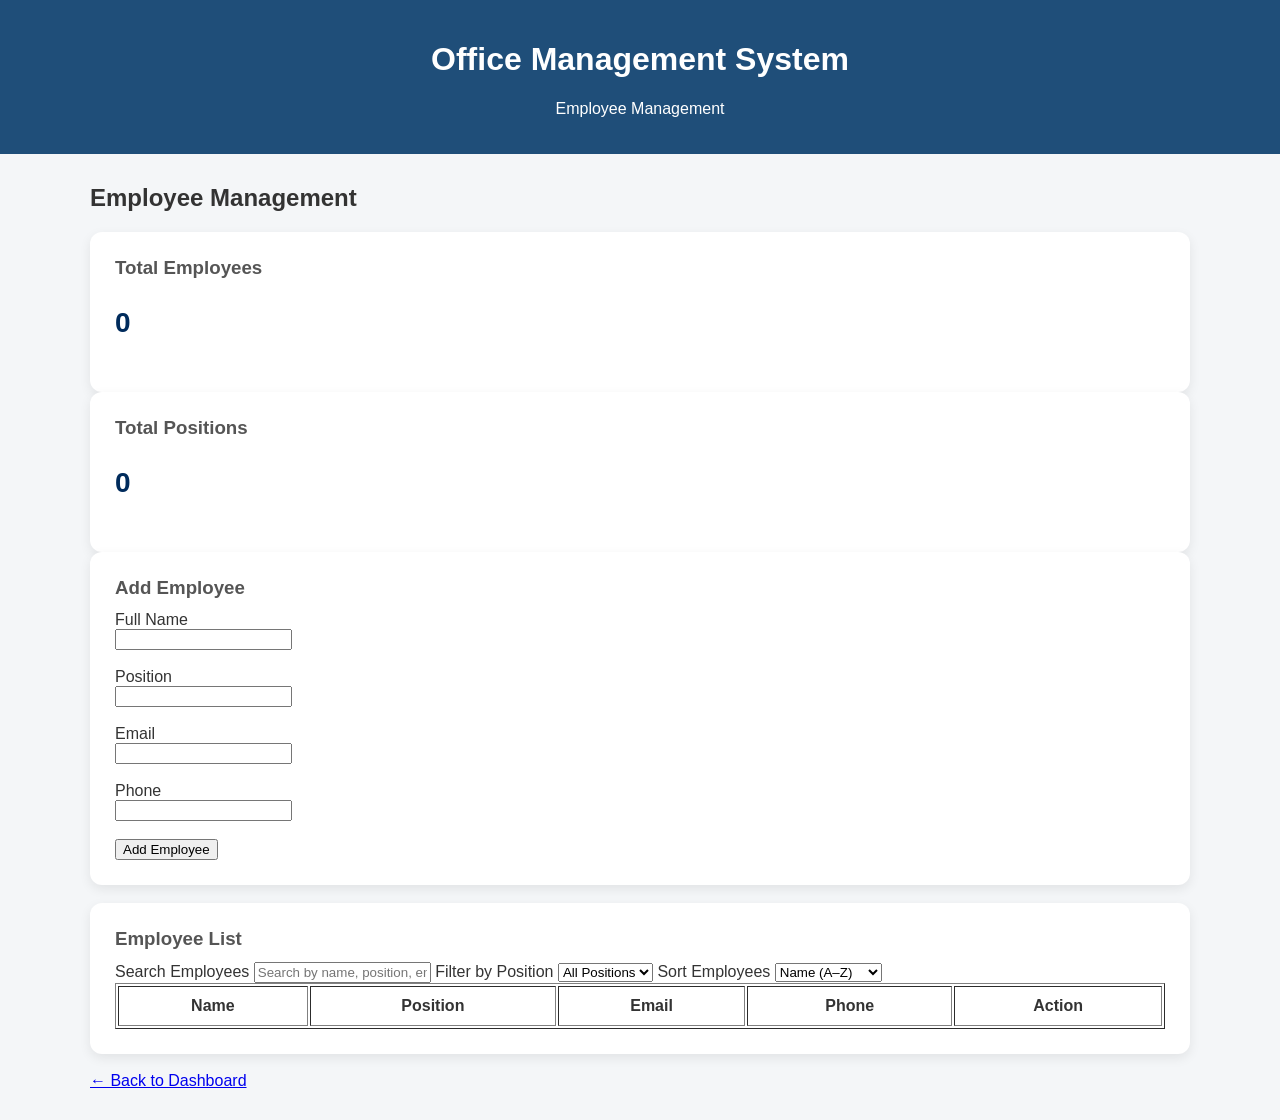
==== employees.html @ e98f4981 "Update employees.html" ====
<!DOCTYPE html>
<html lang="en">
<head>
    <meta charset="UTF-8">
    <meta name="viewport" content="width=device-width, initial-scale=1.0">
    <title>Employees - Office Management System</title>
    <link rel="stylesheet" href="styles.css">
</head>

<body>

<header>
    <h1>Office Management System</h1>
    <p>Employee Management</p>
</header>

<div class="container">

    <h2>Employee Management</h2>
    <div class="card">
    <h3>Total Employees</h3>
    <p id="employeeCount">0</p>
</div>
    
<div class="card">
    <h3>Total Positions</h3>
    <p id="positionCount">0</p>
</div>
    
    <div class="card">
        <h3>Add Employee</h3>

        <form id="employeeForm">

            <label>Full Name</label><br>
            <input type="text" id="name" required><br><br>

            <label>Position</label><br>
            <input type="text" id="position" required><br><br>

            <label>Email</label><br>
            <input type="email" id="email" required><br><br>

            <label>Phone</label><br>
            <input type="text" id="phone" required><br><br>

            <button type="submit">Add Employee</button>

        </form>
    </div>

    <br>   
<div class="card">
    <h3>Employee List</h3>

    <label for="employeeSearch">Search Employees</label>
    <input
        type="text"
        id="employeeSearch"
        placeholder="Search by name, position, email or phone..."
    >
    
<label for="positionFilter">Filter by Position</label>
<select id="positionFilter">
    <option value="">All Positions</option>
</select>

<label for="employeeSort">Sort Employees</label>
<select id="employeeSort">
    <option value="name-asc">Name (A–Z)</option>
    <option value="name-desc">Name (Z–A)</option>
    <option value="position-asc">Position (A–Z)</option>
    <option value="position-desc">Position (Z–A)</option>
</select>


        <table border="1" width="100%" cellpadding="10">
            <thead>
                <tr>
                    <th>Name</th>
                    <th>Position</th>
                    <th>Email</th>
                    <th>Phone</th>
<th>Action</th>
                </tr>
            </thead>

            <tbody id="employeeList">
            </tbody>
        </table>

    </div>

    <br>

    <a href="index.html">← Back to Dashboard</a>

</div>

<script src="script.js"></script>

</body>
</html>
---- styles.css ----
body {
    margin: 0;
    font-family: Arial, sans-serif;
    background: #f4f6f8;
    color: #333;
}

header {
    background: #1f4e79;
    color: white;
    padding: 20px;
    text-align: center;
}

.container {
    width: 90%;
    max-width: 1100px;
    margin: 30px auto;
}

.dashboard {
    display: grid;
    grid-template-columns: repeat(auto-fit, minmax(220px, 1fr));
    gap: 20px;
}

.card {
    background: white;
    padding: 25px;
    border-radius: 10px;
    box-shadow: 0 2px 8px rgba(0, 0, 0, 0.1);
}

.card h3 {
    margin-top: 0;
    color: #1f4e79;
}

.card p {
    color: #666;
}

footer {
    text-align: center;
    margin-top: 40px;
    padding: 20px;
    color: #777;
}

/* Dashboard */

.dashboard {
    max-width: 1100px;
    margin: 40px auto;
    padding: 20px;
}

.dashboard-cards {
    display: grid;
    grid-template-columns: repeat(auto-fit, minmax(220px, 1fr));
    gap: 20px;
    margin: 30px 0;
}

.card {
    background: #ffffff;
    padding: 25px;
    border-radius: 12px;
    box-shadow: 0 4px 12px rgba(0, 0, 0, 0.08);
}

.card h3 {
    color: #555555;
    margin-bottom: 12px;
}

.card p {
    font-size: 28px;
    font-weight: bold;
    color: #002b5c;
}

.dashboard-actions {
    margin-top: 35px;
}

.button {
    display: inline-block;
    background: #002b5c;
    color: #ffffff;
    padding: 12px 18px;
    margin: 8px 8px 8px 0;
    border-radius: 6px;
    text-decoration: none;
}

.button:hover {
    background: #174a7e;
}
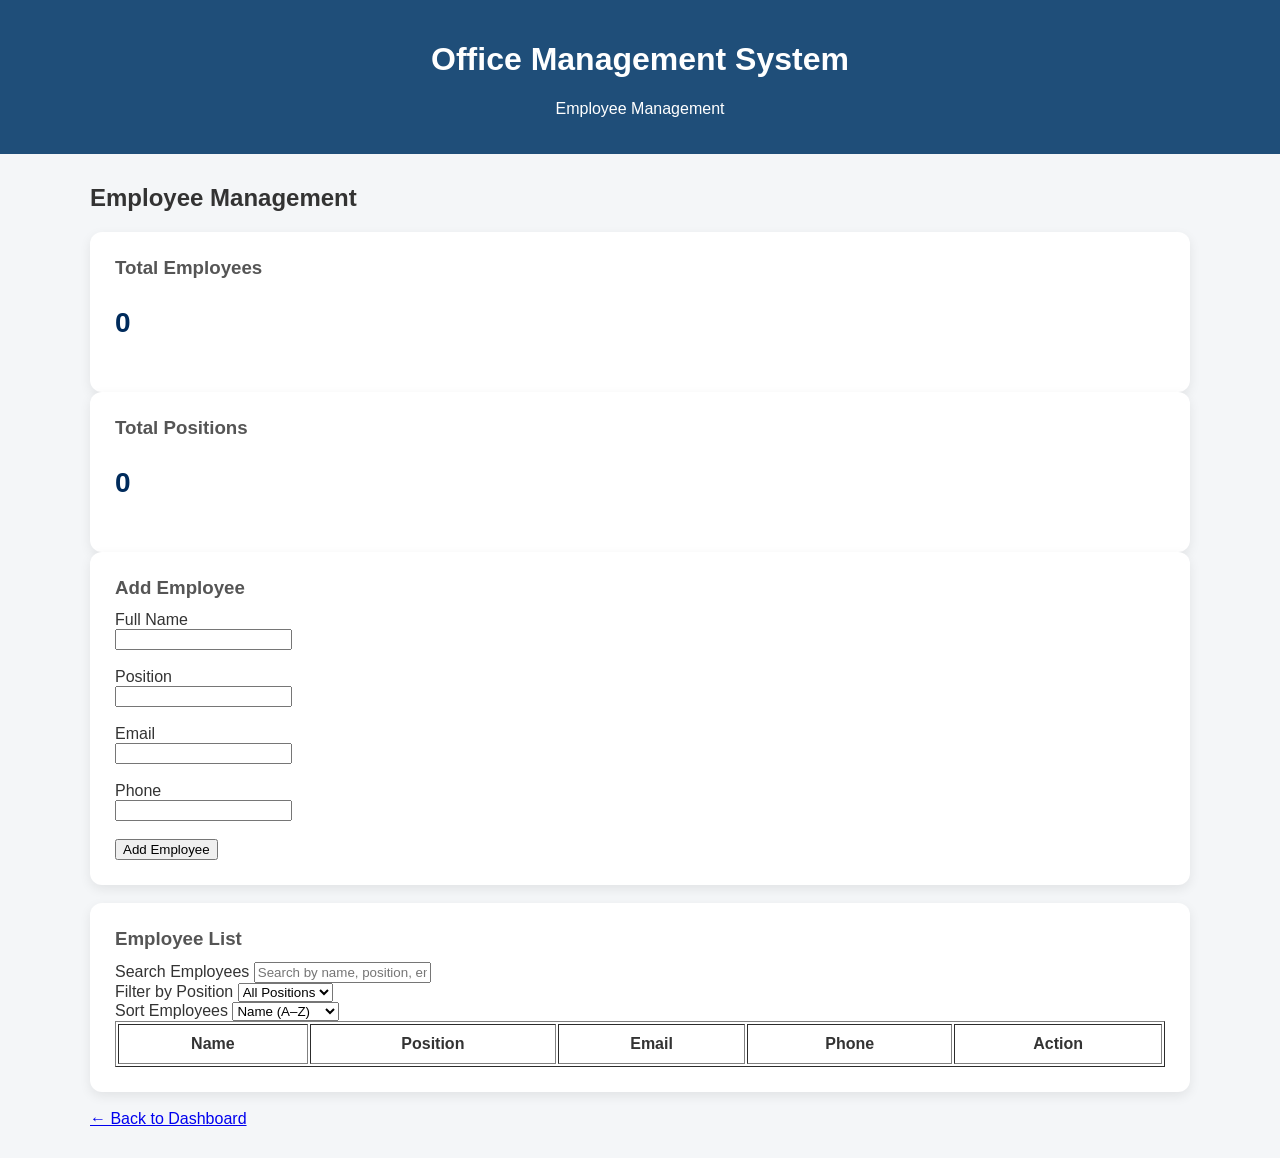
==== commit 6d1017d5: "Update employees.html" ====
--- a/employees.html
+++ b/employees.html
@@ -60,20 +60,24 @@
         placeholder="Search by name, position, email or phone..."
     >
     
-<label for="positionFilter">Filter by Position</label>
-<select id="positionFilter">
-    <option value="">All Positions</option>
-</select>
 
-<label for="employeeSort">Sort Employees</label>
-<select id="employeeSort">
-    <option value="name-asc">Name (A–Z)</option>
-    <option value="name-desc">Name (Z–A)</option>
-    <option value="position-asc">Position (A–Z)</option>
-    <option value="position-desc">Position (Z–A)</option>
-</select>
-
-
+<div class="employee-controls">
+    <div class="control-group">
+        <label for="positionFilter">Filter by Position</label>
+        <select id="positionFilter">
+            <option value="">All Positions</option>
+        </select>
+    </div>
+    <div class="control-group">
+        <label for="employeeSort">Sort Employees</label>
+        <select id="employeeSort">
+            <option value="name-asc">Name (A–Z)</option>
+            <option value="name-desc">Name (Z–A)</option>
+            <option value="position-asc">Position (A–Z)</option>
+            <option value="position-desc">Position (Z–A)</option>
+        </select>
+    </div>
+</div>
         <table border="1" width="100%" cellpadding="10">
             <thead>
                 <tr>
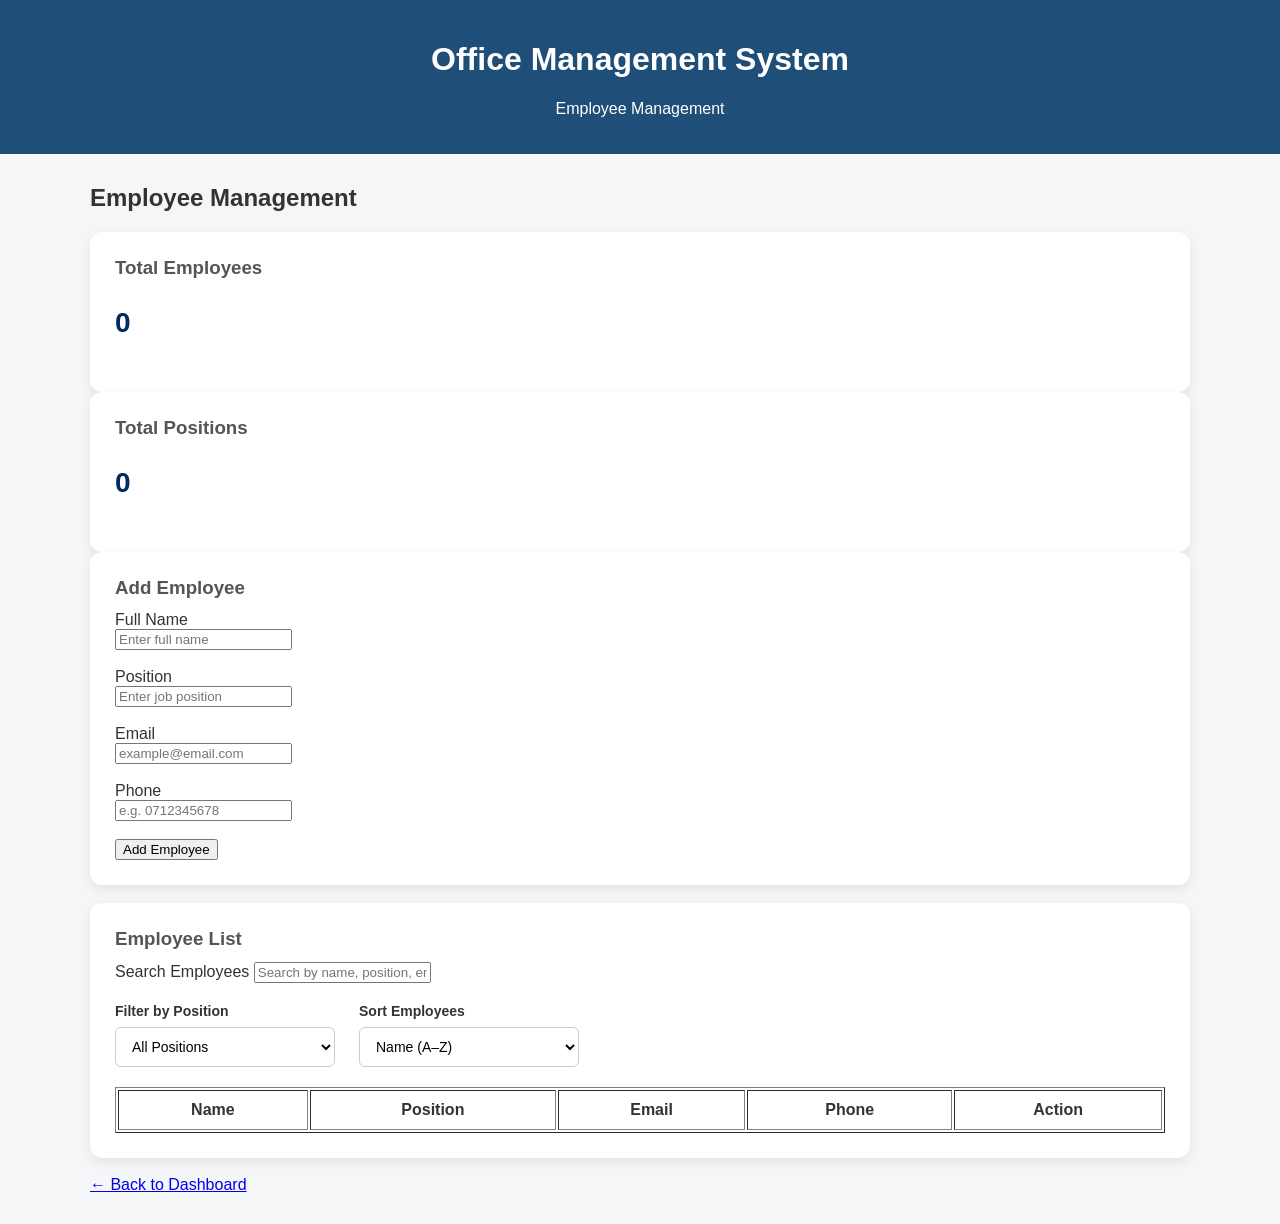
==== commit 9fde2cf0: "Update employees.html" ====
--- a/employees.html
+++ b/employees.html
@@ -30,23 +30,48 @@
     <div class="card">
         <h3>Add Employee</h3>
 
-        <form id="employeeForm">
+       
+<form id="employeeForm">
 
-            <label>Full Name</label><br>
-            <input type="text" id="name" required><br><br>
+    <label for="name">Full Name</label><br>
+    <input
+        type="text"
+        id="name"
+        required
+        minlength="2"
+        placeholder="Enter full name"
+    ><br><br>
 
-            <label>Position</label><br>
-            <input type="text" id="position" required><br><br>
+    <label for="position">Position</label><br>
+    <input
+        type="text"
+        id="position"
+        required
+        placeholder="Enter job position"
+    ><br><br>
 
-            <label>Email</label><br>
-            <input type="email" id="email" required><br><br>
+    <label for="email">Email</label><br>
+    <input
+        type="email"
+        id="email"
+        required
+        placeholder="example@email.com"
+    ><br><br>
 
-            <label>Phone</label><br>
-            <input type="text" id="phone" required><br><br>
+    <label for="phone">Phone</label><br>
+    <input
+        type="tel"
+        id="phone"
+        required
+        pattern="[0-9+() -]{7,20}"
+        title="Enter a valid phone number using digits, spaces, +, - or parentheses"
+        placeholder="e.g. 0712345678"
+    ><br><br>
 
-            <button type="submit">Add Employee</button>
+    <button type="submit">Add Employee</button>
 
-        </form>
+</form>
+
     </div>
 
     <br>   
--- a/styles.css
+++ b/styles.css
@@ -98,3 +98,45 @@
     background: #174a7e;
 }
 
+.employee-controls {
+    display: flex;
+    gap: 24px;
+    margin: 20px 0;
+    align-items: flex-end;
+    flex-wrap: wrap;
+}
+
+.control-group {
+    display: flex;
+    flex-direction: column;
+    gap: 8px;
+    min-width: 220px;
+}
+
+.control-group label {
+    font-weight: 600;
+    font-size: 14px;
+}
+
+.control-group select {
+    width: 100%;
+    padding: 10px 12px;
+    border: 1px solid #ccc;
+    border-radius: 6px;
+    background: #fff;
+    font-size: 14px;
+}
+
+@media (max-width: 600px) {
+    .employee-controls {
+        flex-direction: column;
+        align-items: stretch;
+        gap: 16px;
+    }
+
+    .control-group {
+        width: 100%;
+        min-width: 0;
+    }
+}
+
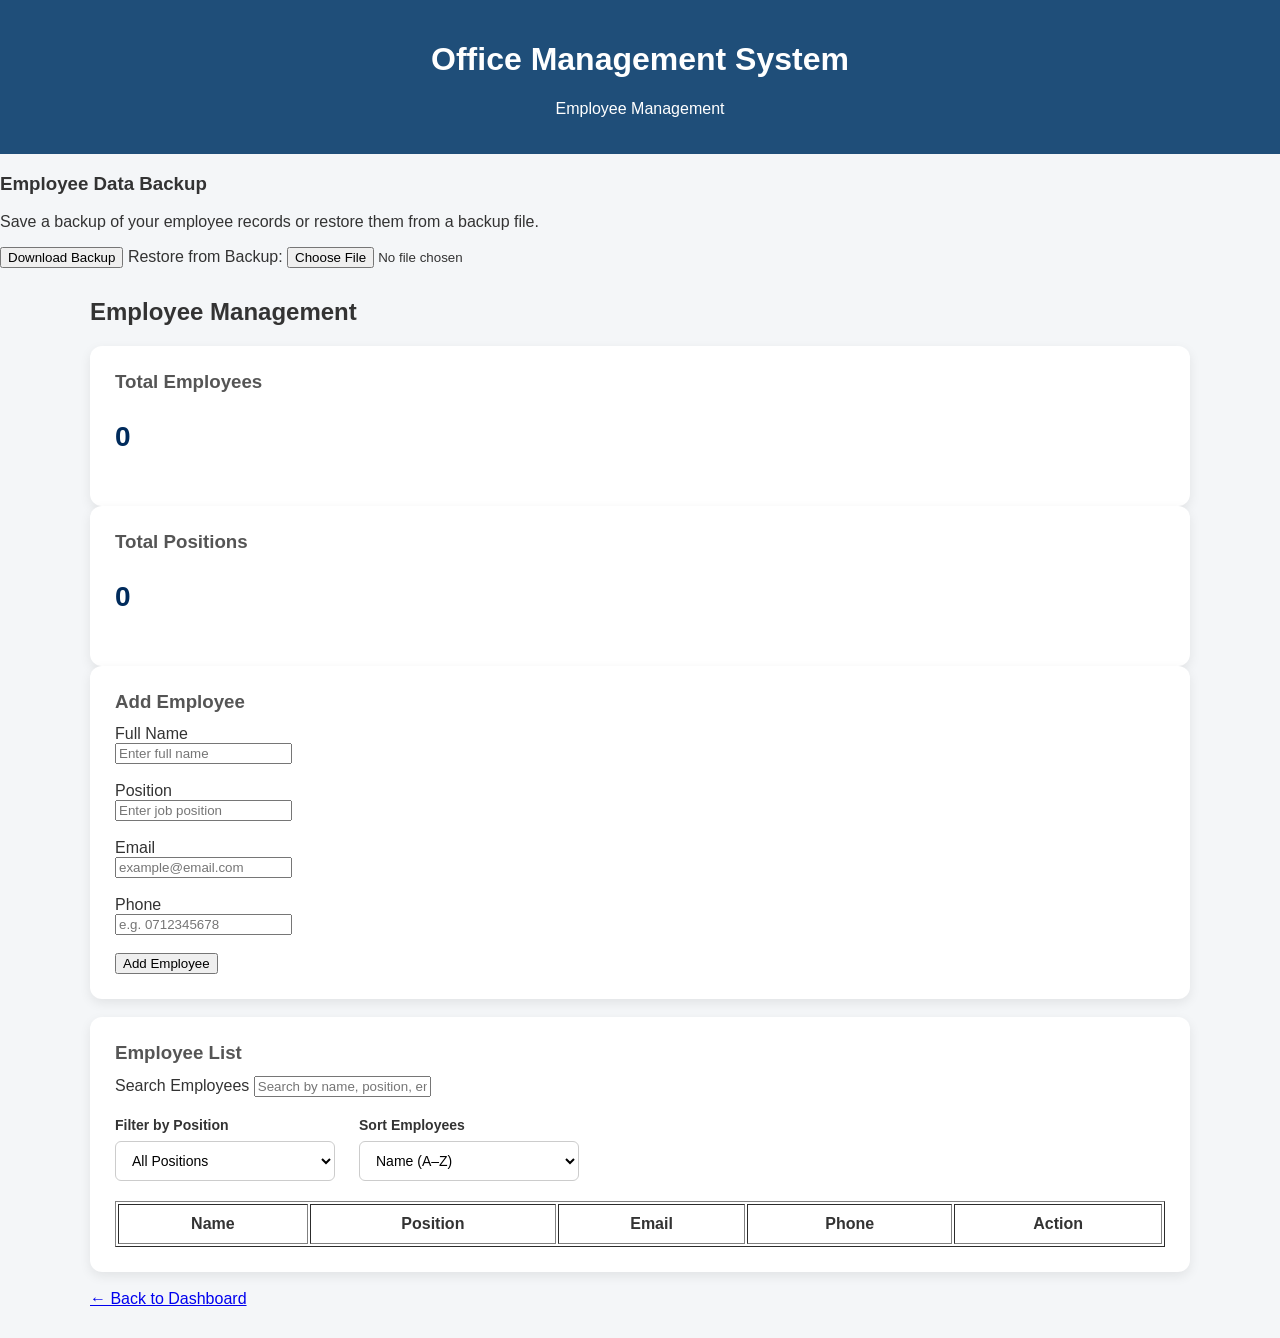
==== commit f4a00800: "Update employees.html" ====
--- a/employees.html
+++ b/employees.html
@@ -13,6 +13,18 @@
     <h1>Office Management System</h1>
     <p>Employee Management</p>
 </header>
+
+<div class="backup-section">
+    <h3>Employee Data Backup</h3>
+    <p>Save a backup of your employee records or restore them from a backup file.</p>
+
+    <button type="button" id="backupButton">
+        Download Backup
+    </button>
+
+    <label for="restoreFile">Restore from Backup:</label>
+    <input type="file" id="restoreFile" accept=".json,application/json">
+</div>
 
 <div class="container">
 
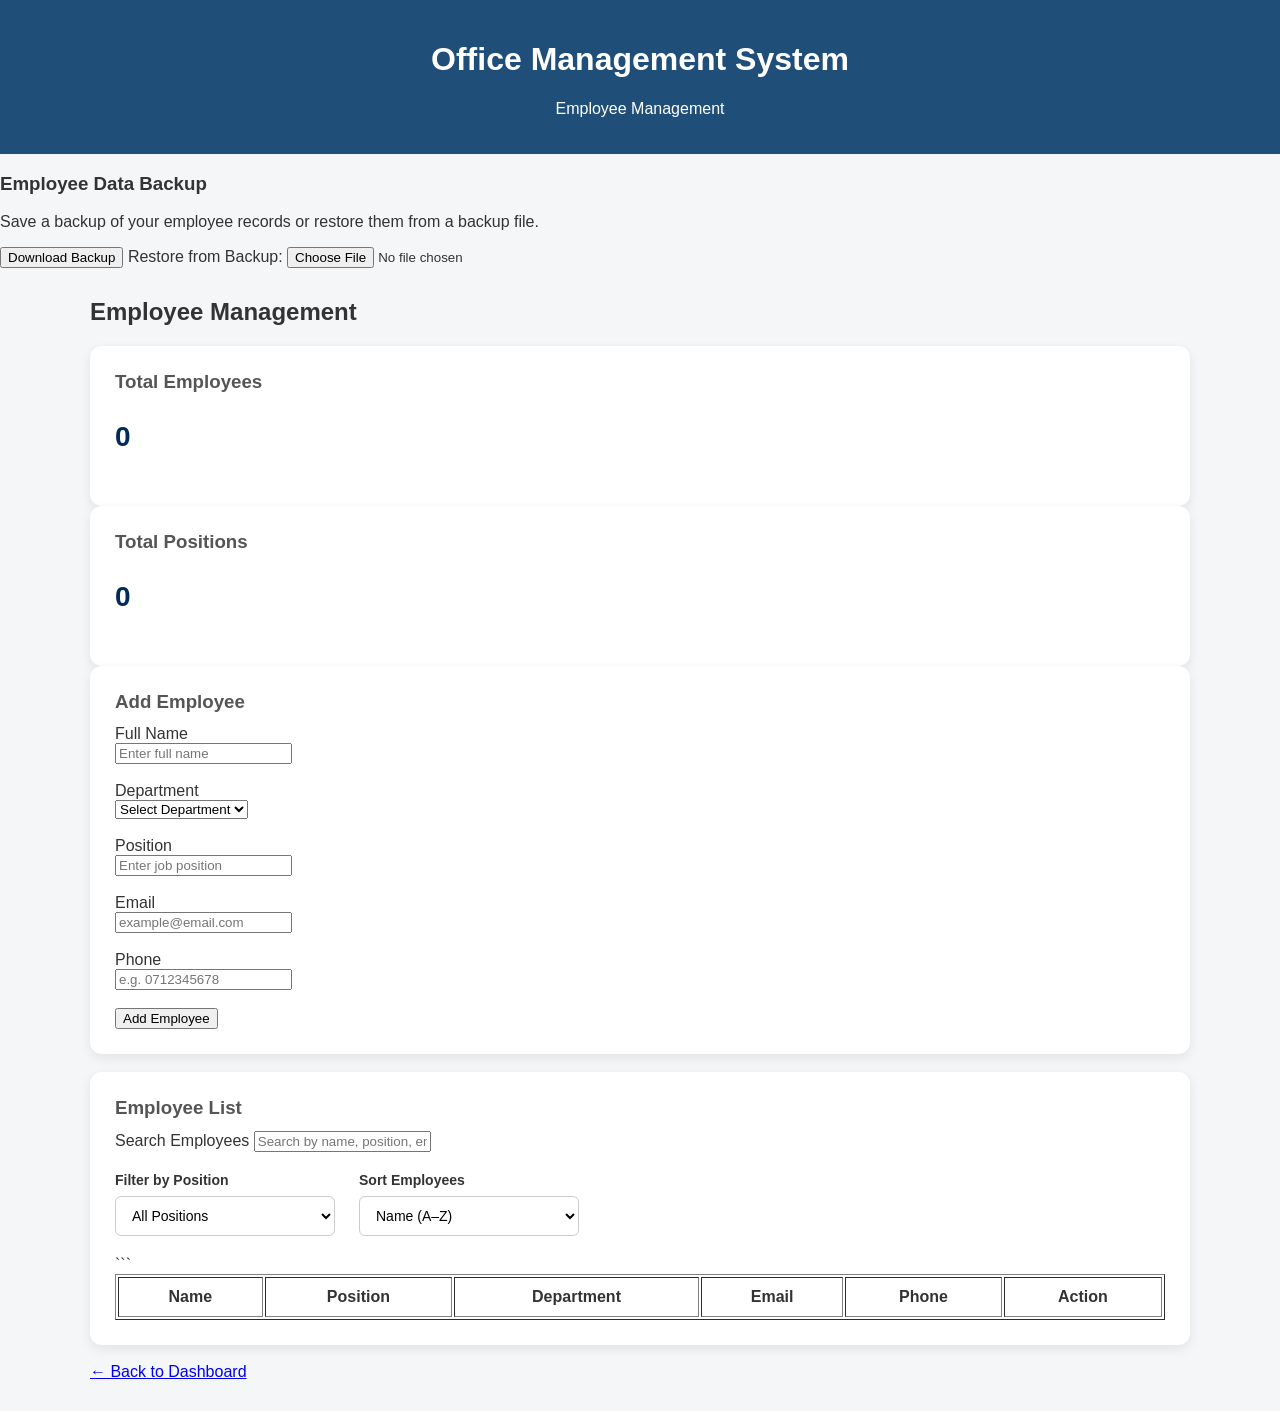
==== commit 62344bfc: "Update employees.html" ====
--- a/employees.html
+++ b/employees.html
@@ -53,6 +53,12 @@
         minlength="2"
         placeholder="Enter full name"
     ><br><br>
+    
+    <label for="department">Department</label><br>
+    <select id="department" required>
+        <option value="">Select Department</option>
+    </select><br><br>
+
 
     <label for="position">Position</label><br>
     <input
@@ -116,15 +122,20 @@
     </div>
 </div>
         <table border="1" width="100%" cellpadding="10">
-            <thead>
-                <tr>
-                    <th>Name</th>
-                    <th>Position</th>
-                    <th>Email</th>
-                    <th>Phone</th>
-<th>Action</th>
-                </tr>
-            </thead>
+         
+<thead>
+    <tr>
+        <th>Name</th>
+        <th>Position</th>
+        <th>Department</th>
+        <th>Email</th>
+        <th>Phone</th>
+        <th>Action</th>
+    </tr>
+</thead>
+```
+
+
 
             <tbody id="employeeList">
             </tbody>
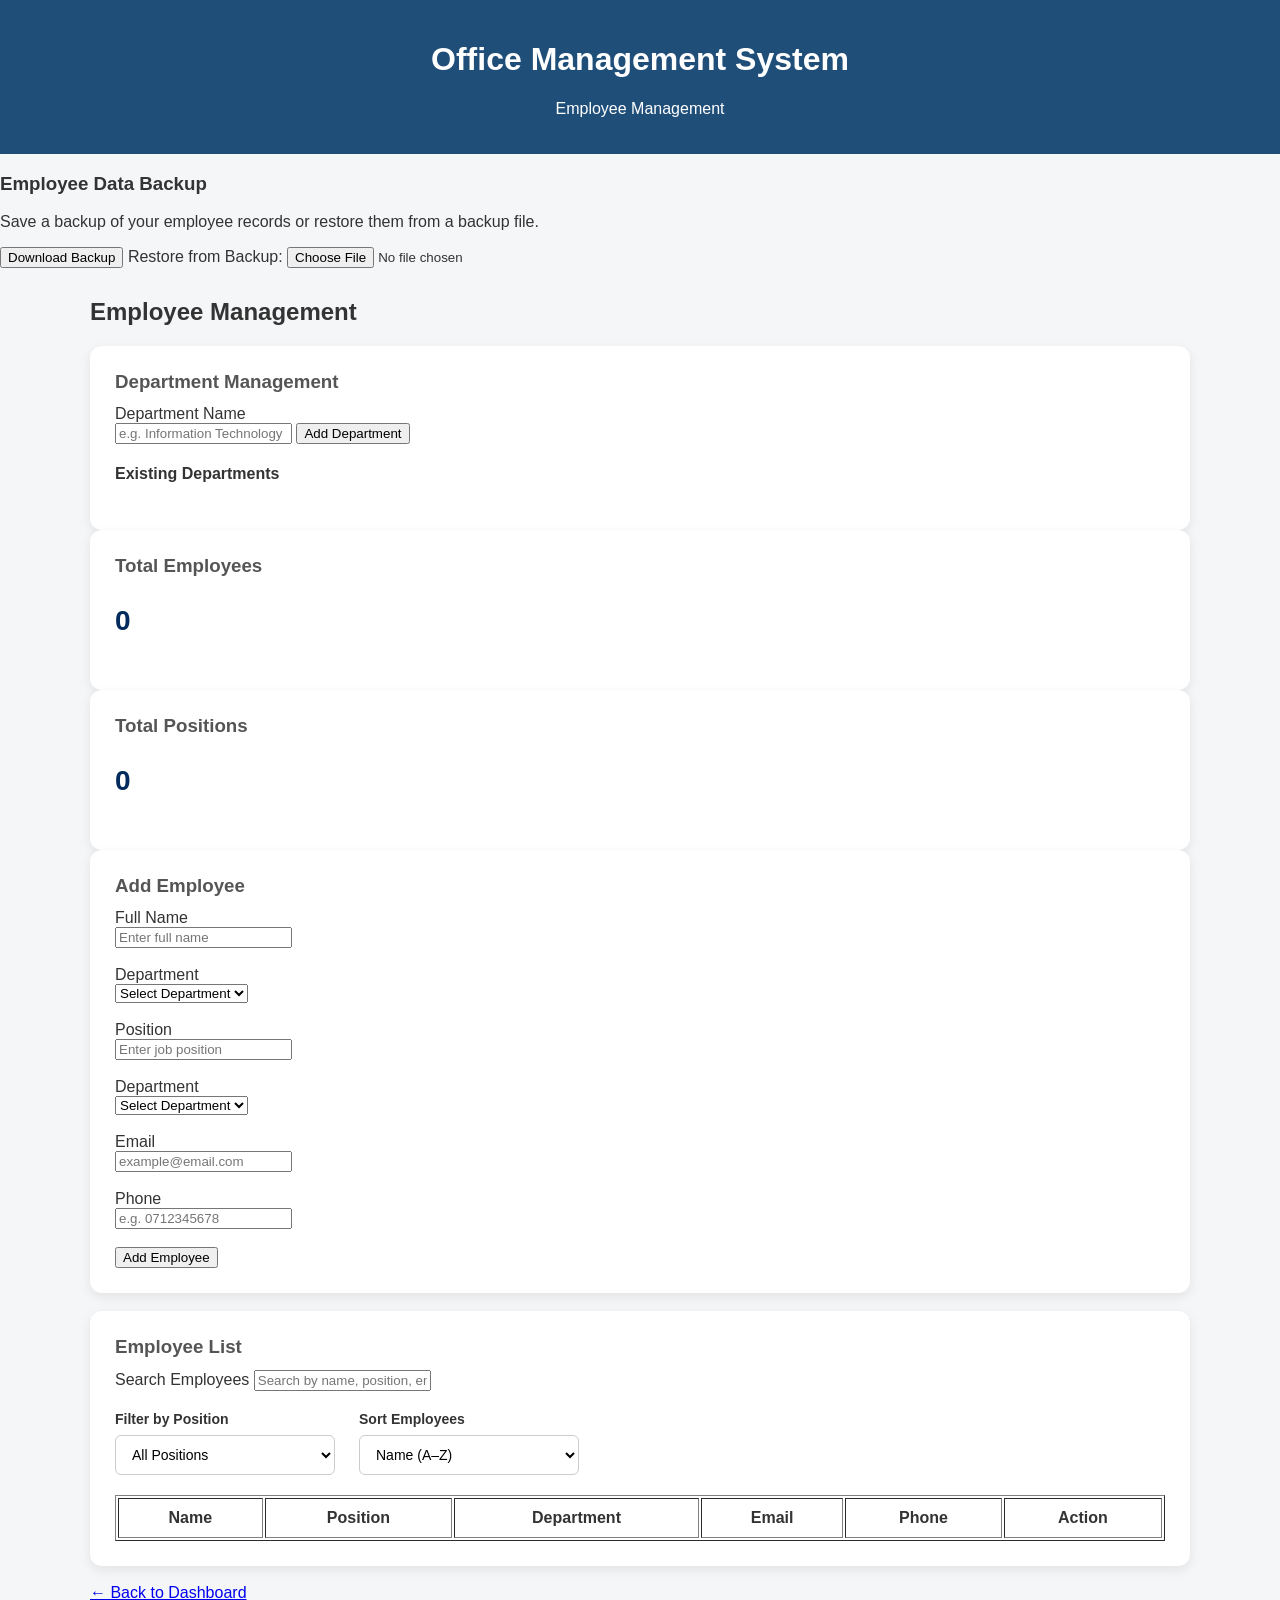
==== commit 0f1f7399: "Update employees.html" ====
--- a/employees.html
+++ b/employees.html
@@ -29,6 +29,27 @@
 <div class="container">
 
     <h2>Employee Management</h2>
+    
+    
+    <div class="card">
+        <h3>Department Management</h3>
+
+        <form id="departmentForm">
+            <label for="newDepartment">Department Name</label><br>
+            <input
+                type="text"
+                id="newDepartment"
+                placeholder="e.g. Information Technology"
+                required
+            >
+            <button type="submit">Add Department</button>
+        </form>
+
+        <h4>Existing Departments</h4>
+        <ul id="departmentNamesList"></ul>
+    </div>
+
+
     <div class="card">
     <h3>Total Employees</h3>
     <p id="employeeCount">0</p>
@@ -67,6 +88,12 @@
         required
         placeholder="Enter job position"
     ><br><br>
+    
+<label for="department">Department</label><br>
+<select id="department" required>
+    <option value="">Select Department</option>
+</select><br><br>
+
 
     <label for="email">Email</label><br>
     <input
@@ -123,6 +150,7 @@
 </div>
         <table border="1" width="100%" cellpadding="10">
          
+
 <thead>
     <tr>
         <th>Name</th>
@@ -133,7 +161,6 @@
         <th>Action</th>
     </tr>
 </thead>
-```
 
 
 
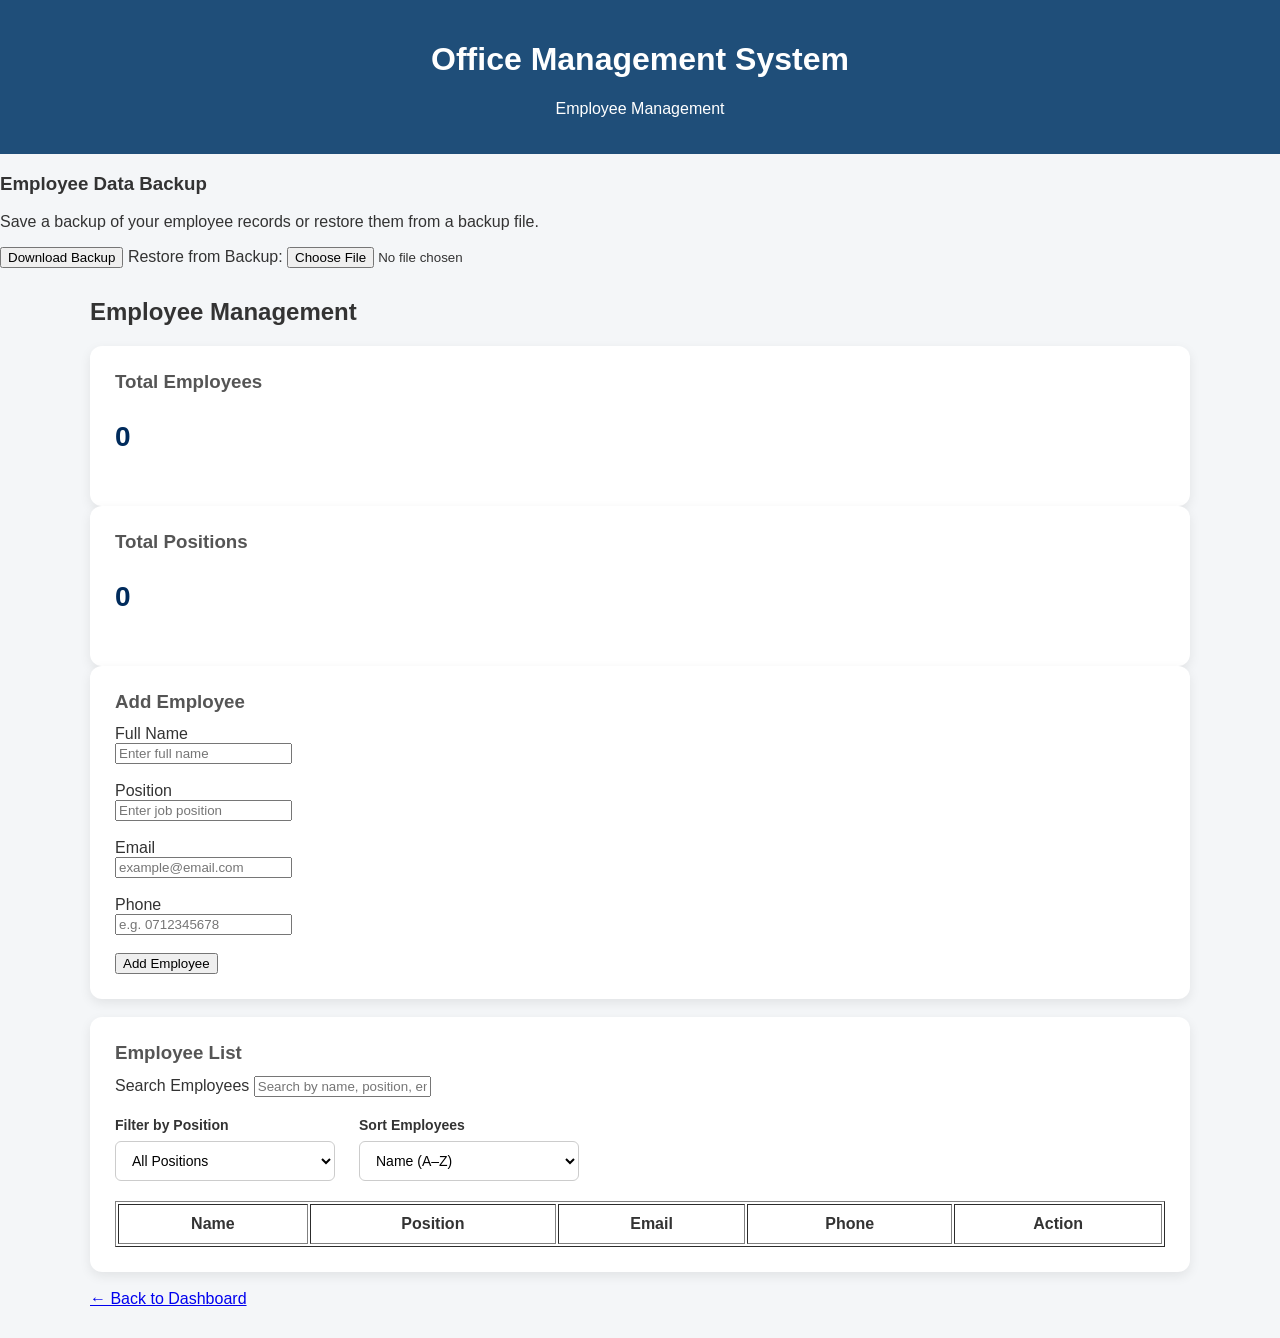
==== commit 99e3dc38: "Update employees.html" ====
--- a/employees.html
+++ b/employees.html
@@ -1,3 +1,4 @@
+
 <!DOCTYPE html>
 <html lang="en">
 <head>
@@ -29,145 +30,108 @@
 <div class="container">
 
     <h2>Employee Management</h2>
-    
-    
+
     <div class="card">
-        <h3>Department Management</h3>
-
-        <form id="departmentForm">
-            <label for="newDepartment">Department Name</label><br>
-            <input
-                type="text"
-                id="newDepartment"
-                placeholder="e.g. Information Technology"
-                required
-            >
-            <button type="submit">Add Department</button>
-        </form>
-
-        <h4>Existing Departments</h4>
-        <ul id="departmentNamesList"></ul>
+        <h3>Total Employees</h3>
+        <p id="employeeCount">0</p>
     </div>
 
+    <div class="card">
+        <h3>Total Positions</h3>
+        <p id="positionCount">0</p>
+    </div>
 
-    <div class="card">
-    <h3>Total Employees</h3>
-    <p id="employeeCount">0</p>
-</div>
-    
-<div class="card">
-    <h3>Total Positions</h3>
-    <p id="positionCount">0</p>
-</div>
-    
     <div class="card">
         <h3>Add Employee</h3>
 
-       
-<form id="employeeForm">
+        <form id="employeeForm">
 
-    <label for="name">Full Name</label><br>
-    <input
-        type="text"
-        id="name"
-        required
-        minlength="2"
-        placeholder="Enter full name"
-    ><br><br>
-    
-    <label for="department">Department</label><br>
-    <select id="department" required>
-        <option value="">Select Department</option>
-    </select><br><br>
+            <label for="name">Full Name</label><br>
+            <input
+                type="text"
+                id="name"
+                required
+                minlength="2"
+                placeholder="Enter full name"
+            ><br><br>
 
+            <label for="position">Position</label><br>
+            <input
+                type="text"
+                id="position"
+                required
+                placeholder="Enter job position"
+            ><br><br>
 
-    <label for="position">Position</label><br>
-    <input
-        type="text"
-        id="position"
-        required
-        placeholder="Enter job position"
-    ><br><br>
-    
-<label for="department">Department</label><br>
-<select id="department" required>
-    <option value="">Select Department</option>
-</select><br><br>
+            <label for="email">Email</label><br>
+            <input
+                type="email"
+                id="email"
+                required
+                placeholder="example@email.com"
+            ><br><br>
 
+            <label for="phone">Phone</label><br>
+            <input
+                type="tel"
+                id="phone"
+                required
+                pattern="[0-9+() -]{7,20}"
+                title="Enter a valid phone number using digits, spaces, +, - or parentheses"
+                placeholder="e.g. 0712345678"
+            ><br><br>
 
-    <label for="email">Email</label><br>
-    <input
-        type="email"
-        id="email"
-        required
-        placeholder="example@email.com"
-    ><br><br>
+            <button type="submit">Add Employee</button>
 
-    <label for="phone">Phone</label><br>
-    <input
-        type="tel"
-        id="phone"
-        required
-        pattern="[0-9+() -]{7,20}"
-        title="Enter a valid phone number using digits, spaces, +, - or parentheses"
-        placeholder="e.g. 0712345678"
-    ><br><br>
-
-    <button type="submit">Add Employee</button>
-
-</form>
-
+        </form>
     </div>
 
-    <br>   
-<div class="card">
-    <h3>Employee List</h3>
+    <br>
 
-    <label for="employeeSearch">Search Employees</label>
-    <input
-        type="text"
-        id="employeeSearch"
-        placeholder="Search by name, position, email or phone..."
-    >
-    
+    <div class="card">
+        <h3>Employee List</h3>
 
-<div class="employee-controls">
-    <div class="control-group">
-        <label for="positionFilter">Filter by Position</label>
-        <select id="positionFilter">
-            <option value="">All Positions</option>
-        </select>
-    </div>
-    <div class="control-group">
-        <label for="employeeSort">Sort Employees</label>
-        <select id="employeeSort">
-            <option value="name-asc">Name (A–Z)</option>
-            <option value="name-desc">Name (Z–A)</option>
-            <option value="position-asc">Position (A–Z)</option>
-            <option value="position-desc">Position (Z–A)</option>
-        </select>
-    </div>
-</div>
+        <label for="employeeSearch">Search Employees</label>
+        <input
+            type="text"
+            id="employeeSearch"
+            placeholder="Search by name, position, email or phone..."
+        >
+
+        <div class="employee-controls">
+
+            <div class="control-group">
+                <label for="positionFilter">Filter by Position</label>
+                <select id="positionFilter">
+                    <option value="">All Positions</option>
+                </select>
+            </div>
+
+            <div class="control-group">
+                <label for="employeeSort">Sort Employees</label>
+                <select id="employeeSort">
+                    <option value="name-asc">Name (A–Z)</option>
+                    <option value="name-desc">Name (Z–A)</option>
+                    <option value="position-asc">Position (A–Z)</option>
+                    <option value="position-desc">Position (Z–A)</option>
+                </select>
+            </div>
+
+        </div>
+
         <table border="1" width="100%" cellpadding="10">
-         
+            <thead>
+                <tr>
+                    <th>Name</th>
+                    <th>Position</th>
+                    <th>Email</th>
+                    <th>Phone</th>
+                    <th>Action</th>
+                </tr>
+            </thead>
 
-<thead>
-    <tr>
-        <th>Name</th>
-        <th>Position</th>
-        <th>Department</th>
-        <th>Email</th>
-        <th>Phone</th>
-        <th>Action</th>
-    </tr>
-</thead>
-
-
-
-            <tbody id="employeeList">
-            </tbody>
+            <tbody id="employeeList"></tbody>
         </table>
-
     </div>
 
     <br>
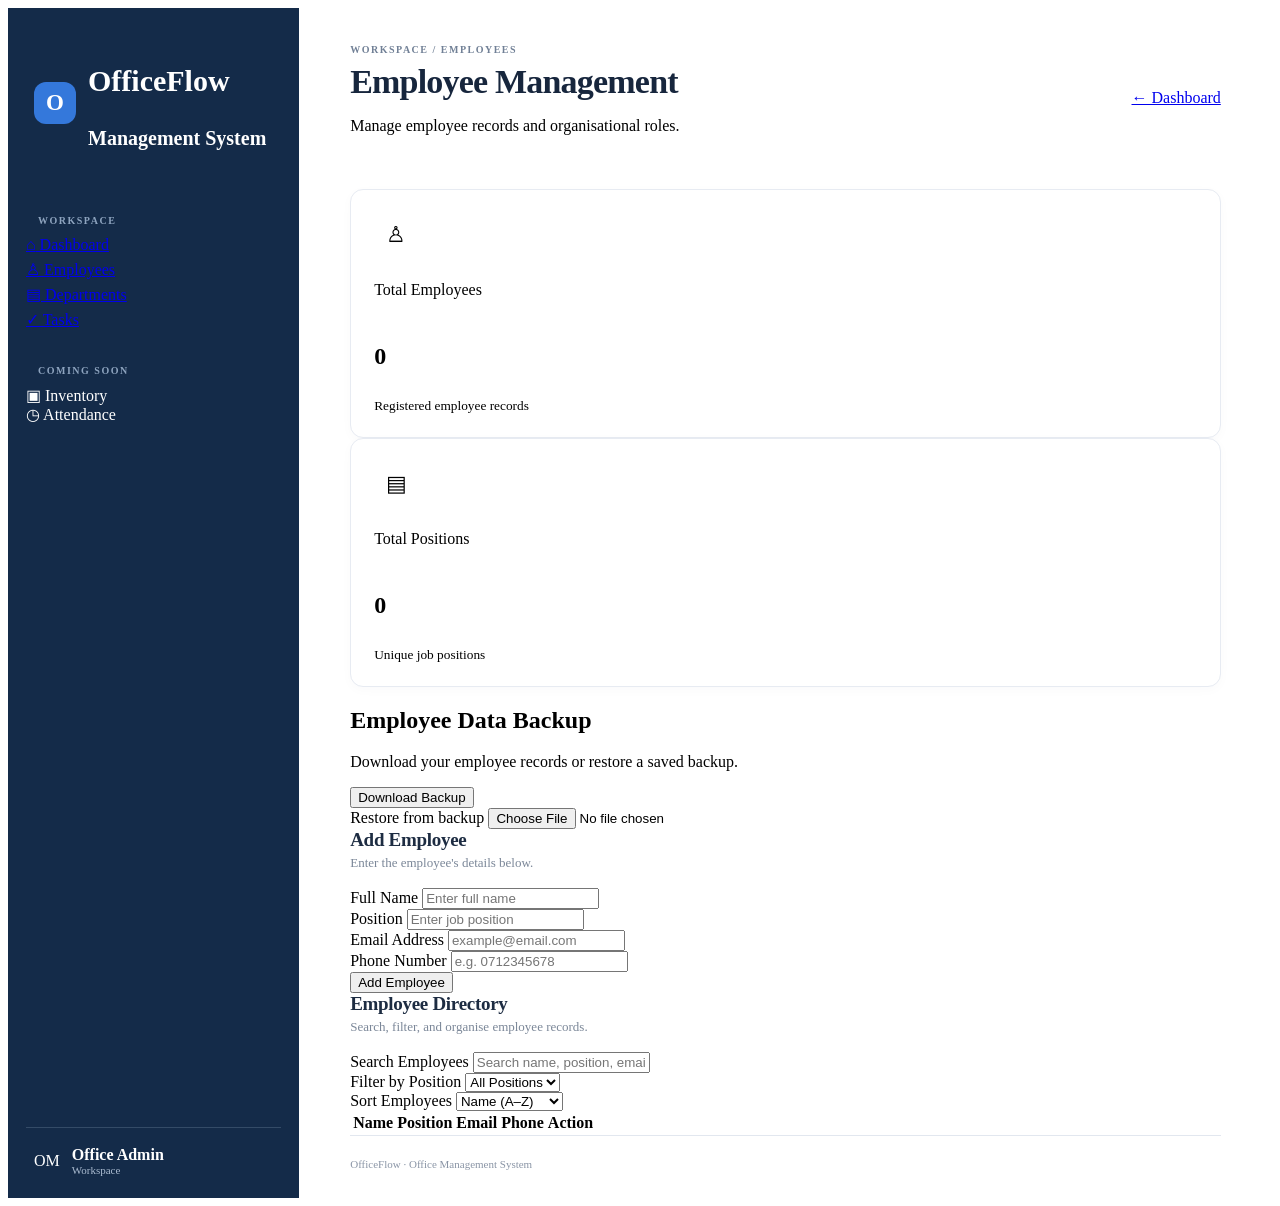
==== commit e8343693: "Update employees.html" ====
--- a/employees.html
+++ b/employees.html
@@ -8,136 +8,208 @@
     <link rel="stylesheet" href="styles.css">
 </head>
 
-<body>
-
-<header>
-    <h1>Office Management System</h1>
-    <p>Employee Management</p>
-</header>
-
-<div class="backup-section">
-    <h3>Employee Data Backup</h3>
-    <p>Save a backup of your employee records or restore them from a backup file.</p>
-
-    <button type="button" id="backupButton">
-        Download Backup
-    </button>
-
-    <label for="restoreFile">Restore from Backup:</label>
-    <input type="file" id="restoreFile" accept=".json,application/json">
-</div>
-
-<div class="container">
-
-    <h2>Employee Management</h2>
-
-    <div class="card">
-        <h3>Total Employees</h3>
-        <p id="employeeCount">0</p>
-    </div>
-
-    <div class="card">
-        <h3>Total Positions</h3>
-        <p id="positionCount">0</p>
-    </div>
-
-    <div class="card">
-        <h3>Add Employee</h3>
-
-        <form id="employeeForm">
-
-            <label for="name">Full Name</label><br>
-            <input
-                type="text"
-                id="name"
-                required
-                minlength="2"
-                placeholder="Enter full name"
-            ><br><br>
-
-            <label for="position">Position</label><br>
-            <input
-                type="text"
-                id="position"
-                required
-                placeholder="Enter job position"
-            ><br><br>
-
-            <label for="email">Email</label><br>
-            <input
-                type="email"
-                id="email"
-                required
-                placeholder="example@email.com"
-            ><br><br>
-
-            <label for="phone">Phone</label><br>
-            <input
-                type="tel"
-                id="phone"
-                required
-                pattern="[0-9+() -]{7,20}"
-                title="Enter a valid phone number using digits, spaces, +, - or parentheses"
-                placeholder="e.g. 0712345678"
-            ><br><br>
-
-            <button type="submit">Add Employee</button>
-
-        </form>
-    </div>
-
-    <br>
-
-    <div class="card">
-        <h3>Employee List</h3>
-
-        <label for="employeeSearch">Search Employees</label>
-        <input
-            type="text"
-            id="employeeSearch"
-            placeholder="Search by name, position, email or phone..."
-        >
-
-        <div class="employee-controls">
-
-            <div class="control-group">
-                <label for="positionFilter">Filter by Position</label>
-                <select id="positionFilter">
-                    <option value="">All Positions</option>
-                </select>
-            </div>
-
-            <div class="control-group">
-                <label for="employeeSort">Sort Employees</label>
-                <select id="employeeSort">
-                    <option value="name-asc">Name (A–Z)</option>
-                    <option value="name-desc">Name (Z–A)</option>
-                    <option value="position-asc">Position (A–Z)</option>
-                    <option value="position-desc">Position (Z–A)</option>
-                </select>
-            </div>
-
+<body class="oms-page">
+
+<div class="oms-layout">
+
+    <!-- Sidebar -->
+    <aside class="oms-sidebar">
+        <div class="oms-brand">
+            <div class="oms-brand-icon">O</div>
+            <div>
+                <h2>OfficeFlow</h2>
+                <p>Management System</p>
+            </div>
         </div>
 
-        <table border="1" width="100%" cellpadding="10">
-            <thead>
-                <tr>
-                    <th>Name</th>
-                    <th>Position</th>
-                    <th>Email</th>
-                    <th>Phone</th>
-                    <th>Action</th>
-                </tr>
-            </thead>
-
-            <tbody id="employeeList"></tbody>
-        </table>
-    </div>
-
-    <br>
-
-    <a href="index.html">← Back to Dashboard</a>
-
+        <p class="oms-nav-label">WORKSPACE</p>
+
+        <nav class="oms-nav">
+            <a href="index.html">
+                <span>⌂</span> Dashboard
+            </a>
+            <a href="employees.html" class="active">
+                <span>♙</span> Employees
+            </a>
+            <a href="departments.html">
+                <span>▤</span> Departments
+            </a>
+            <a href="task.html">
+                <span>✓</span> Tasks
+            </a>
+        </nav>
+
+        <p class="oms-nav-label">COMING SOON</p>
+
+        <div class="oms-nav-disabled">▣ Inventory</div>
+        <div class="oms-nav-disabled">◷ Attendance</div>
+
+        <div class="oms-sidebar-bottom">
+            <div class="oms-avatar">OM</div>
+            <div>
+                <strong>Office Admin</strong>
+                <small>Workspace</small>
+            </div>
+        </div>
+    </aside>
+
+    <!-- Main content -->
+    <main class="oms-main">
+
+        <header class="oms-topbar">
+            <div>
+                <p class="oms-eyebrow">WORKSPACE / EMPLOYEES</p>
+                <h1>Employee Management</h1>
+                <p class="oms-subtitle">
+                    Manage employee records and organisational roles.
+                </p>
+            </div>
+
+            <a href="index.html" class="oms-outline-button">
+                ← Dashboard
+            </a>
+        </header>
+
+        <!-- Employee summary -->
+        <section class="oms-stats">
+            <div class="oms-stat-card">
+                <div class="oms-stat-icon">♙</div>
+                <p>Total Employees</p>
+                <h2 id="employeeCount">0</h2>
+                <small>Registered employee records</small>
+            </div>
+
+            <div class="oms-stat-card">
+                <div class="oms-stat-icon">▤</div>
+                <p>Total Positions</p>
+                <h2 id="positionCount">0</h2>
+                <small>Unique job positions</small>
+            </div>
+        </section>
+
+        <!-- Backup and restore -->
+        <section class="oms-panel oms-backup">
+            <div>
+                <h2>Employee Data Backup</h2>
+                <p>Download your employee records or restore a saved backup.</p>
+            </div>
+
+            <div class="oms-backup-actions">
+                <button type="button" id="backupButton"
+                    class="oms-primary-button">
+                    Download Backup
+                </button>
+
+                <div class="oms-file-control">
+                    <label for="restoreFile">Restore from backup</label>
+                    <input type="file" id="restoreFile"
+                        accept=".json,application/json">
+                </div>
+            </div>
+        </section>
+
+        <!-- Add employee form -->
+        <section class="oms-panel">
+            <div class="oms-section-heading">
+                <div>
+                    <h2>Add Employee</h2>
+                    <p>Enter the employee's details below.</p>
+                </div>
+            </div>
+
+            <form id="employeeForm" class="oms-employee-form">
+
+                <div class="oms-form-field">
+                    <label for="name">Full Name</label>
+                    <input type="text" id="name"
+                        required minlength="2"
+                        placeholder="Enter full name">
+                </div>
+
+                <div class="oms-form-field">
+                    <label for="position">Position</label>
+                    <input type="text" id="position"
+                        required placeholder="Enter job position">
+                </div>
+
+                <div class="oms-form-field">
+                    <label for="email">Email Address</label>
+                    <input type="email" id="email"
+                        required placeholder="example@email.com">
+                </div>
+
+                <div class="oms-form-field">
+                    <label for="phone">Phone Number</label>
+                    <input type="tel" id="phone"
+                        required pattern="[0-9+() -]{7,20}"
+                        title="Enter a valid phone number using digits, spaces, +, - or parentheses"
+                        placeholder="e.g. 0712345678">
+                </div>
+
+                <div class="oms-form-submit">
+                    <button type="submit" class="oms-primary-button">
+                        Add Employee
+                    </button>
+                </div>
+
+            </form>
+        </section>
+
+        <!-- Employee list -->
+        <section class="oms-panel">
+            <div class="oms-section-heading">
+                <div>
+                    <h2>Employee Directory</h2>
+                    <p>Search, filter, and organise employee records.</p>
+                </div>
+            </div>
+
+            <div class="oms-directory-controls">
+                <div class="oms-search-field">
+                    <label for="employeeSearch">Search Employees</label>
+                    <input type="text" id="employeeSearch"
+                        placeholder="Search name, position, email or phone...">
+                </div>
+
+                <div class="oms-filter-field">
+                    <label for="positionFilter">Filter by Position</label>
+                    <select id="positionFilter">
+                        <option value="">All Positions</option>
+                    </select>
+                </div>
+
+                <div class="oms-filter-field">
+                    <label for="employeeSort">Sort Employees</label>
+                    <select id="employeeSort">
+                        <option value="name-asc">Name (A–Z)</option>
+                        <option value="name-desc">Name (Z–A)</option>
+                        <option value="position-asc">Position (A–Z)</option>
+                        <option value="position-desc">Position (Z–A)</option>
+                    </select>
+                </div>
+            </div>
+
+            <div class="oms-table-wrapper">
+                <table class="oms-table">
+                    <thead>
+                        <tr>
+                            <th>Name</th>
+                            <th>Position</th>
+                            <th>Email</th>
+                            <th>Phone</th>
+                            <th>Action</th>
+                        </tr>
+                    </thead>
+                    <tbody id="employeeList"></tbody>
+                </table>
+            </div>
+        </section>
+
+        <footer class="oms-footer">
+            OfficeFlow · Office Management System
+        </footer>
+
+    </main>
 </div>
 
 <script src="script.js"></script>
--- a/styles.css
+++ b/styles.css
@@ -1,142 +1,463 @@
-body {
+
+/* ==================================
+   OFFICE MANAGEMENT DASHBOARD
+   Professional responsive layout
+================================== */
+
+.oms-body {
     margin: 0;
-    font-family: Arial, sans-serif;
-    background: #f4f6f8;
-    color: #333;
-}
-
-header {
-    background: #1f4e79;
-    color: white;
-    padding: 20px;
+    background: #f4f6fa;
+    color: #202b3c;
+    font-family: "Segoe UI", Arial, sans-serif;
+    font-size: 14px;
+    line-height: 1.6;
+}
+
+.oms-body * {
+    box-sizing: border-box;
+}
+
+.oms-layout {
+    display: flex;
+    min-height: 100vh;
+}
+
+/* Sidebar */
+
+.oms-sidebar {
+    width: 255px;
+    flex-shrink: 0;
+    background: #142b49;
+    color: #fff;
+    padding: 28px 18px 18px;
+    display: flex;
+    flex-direction: column;
+}
+
+.oms-brand {
+    display: flex;
+    align-items: center;
+    gap: 12px;
+    color: #fff;
+    text-decoration: none;
+    font-size: 20px;
+    font-weight: 700;
+    line-height: 1.3;
+    padding: 0 8px 32px;
+}
+
+.oms-brand-icon {
+    width: 42px;
+    height: 42px;
+    display: grid;
+    place-items: center;
+    border-radius: 12px;
+    background: #3478db;
+    color: #fff;
+    font-size: 23px;
+}
+
+.oms-brand-light {
+    color: #7eb8ff;
+}
+
+.oms-brand small {
+    display: block;
+    margin-top: 5px;
+    color: #aabbd0;
+    font-size: 9px;
+    letter-spacing: 1.3px;
+}
+
+.oms-nav-label {
+    color: #8ea4bf;
+    font-size: 10px;
+    font-weight: 700;
+    letter-spacing: 1.5px;
+    padding: 0 12px;
+    margin: 12px 0 10px;
+}
+
+.oms-nav {
+    display: grid;
+    gap: 6px;
+    margin-bottom: 24px;
+}
+
+.oms-nav-link {
+    display: flex;
+    align-items: center;
+    gap: 12px;
+    padding: 12px;
+    border-radius: 8px;
+    color: #c7d3e2;
+    text-decoration: none;
+    transition: background 0.2s, color 0.2s;
+}
+
+.oms-nav-link > span {
+    width: 22px;
     text-align: center;
-}
-
-.container {
-    width: 90%;
-    max-width: 1100px;
-    margin: 30px auto;
-}
-
-.dashboard {
-    display: grid;
-    grid-template-columns: repeat(auto-fit, minmax(220px, 1fr));
+    font-size: 18px;
+}
+
+.oms-nav-link:hover,
+.oms-nav-link.active {
+    background: #263f60;
+    color: #fff;
+}
+
+.oms-nav-link.active {
+    box-shadow: inset 3px 0 #68a7ff;
+}
+
+.oms-sidebar-bottom {
+    margin-top: auto;
+    padding: 18px 8px 4px;
+    border-top: 1px solid #344b67;
+    display: flex;
+    align-items: center;
+    gap: 12px;
+}
+
+.oms-profile-mark {
+    display: grid;
+    place-items: center;
+    width: 38px;
+    height: 38px;
+    flex-shrink: 0;
+    border-radius: 50%;
+    background: #dceaff;
+    color: #234f87;
+    font-weight: 700;
+}
+
+.oms-sidebar-bottom strong,
+.oms-sidebar-bottom small {
+    display: block;
+}
+
+.oms-sidebar-bottom small {
+    color: #aabbd0;
+    font-size: 11px;
+}
+
+/* Main content */
+
+.oms-main {
+    flex: 1;
+    min-width: 0;
+    padding: 36px clamp(20px, 4vw, 52px) 20px;
+}
+
+.oms-topbar {
+    display: flex;
+    justify-content: space-between;
+    align-items: center;
     gap: 20px;
-}
-
-.card {
-    background: white;
-    padding: 25px;
-    border-radius: 10px;
-    box-shadow: 0 2px 8px rgba(0, 0, 0, 0.1);
-}
-
-.card h3 {
-    margin-top: 0;
-    color: #1f4e79;
-}
-
-.card p {
-    color: #666;
-}
-
-footer {
-    text-align: center;
-    margin-top: 40px;
-    padding: 20px;
-    color: #777;
-}
-
-/* Dashboard */
-
-.dashboard {
-    max-width: 1100px;
-    margin: 40px auto;
-    padding: 20px;
-}
-
-.dashboard-cards {
-    display: grid;
-    grid-template-columns: repeat(auto-fit, minmax(220px, 1fr));
-    gap: 20px;
-    margin: 30px 0;
-}
-
-.card {
-    background: #ffffff;
-    padding: 25px;
+    margin-bottom: 38px;
+}
+
+.oms-eyebrow {
+    margin: 0 0 8px;
+    color: #718096;
+    font-size: 10px;
+    font-weight: 700;
+    letter-spacing: 1.5px;
+}
+
+.oms-topbar h1 {
+    margin: 0;
+    color: #17263d;
+    font-size: clamp(26px, 3vw, 34px);
+    letter-spacing: -0.8px;
+}
+
+.oms-muted {
+    color: #758195;
+    margin: 6px 0 0;
+}
+
+.oms-date-label {
+    background: #fff;
+    border: 1px solid #e3e8f0;
+    border-radius: 9px;
+    padding: 10px 14px;
+    color: #45546a;
+    white-space: nowrap;
+    font-size: 12px;
+}
+
+.oms-date-label span {
+    color: #21a67a;
+    margin-right: 6px;
+}
+
+.oms-section {
+    margin-bottom: 34px;
+}
+
+.oms-section-heading {
+    display: flex;
+    justify-content: space-between;
+    align-items: center;
+    margin-bottom: 17px;
+}
+
+.oms-section-heading h2 {
+    margin: 0;
+    color: #1d2c42;
+    font-size: 19px;
+    letter-spacing: -0.3px;
+}
+
+.oms-section-heading p {
+    margin: 4px 0 0;
+    color: #7b8798;
+    font-size: 13px;
+}
+
+/* Overview cards */
+
+.oms-stats-grid {
+    display: grid;
+    grid-template-columns: repeat(3, minmax(0, 1fr));
+    gap: 18px;
+}
+
+.oms-stat-card {
+    display: flex;
+    flex-direction: column;
+    align-items: flex-start;
+    gap: 8px;
+    min-width: 0;
+    padding: 23px;
+    background: #fff;
+    border: 1px solid #e7ebf2;
+    border-radius: 13px;
+    color: inherit;
+    text-decoration: none;
+    box-shadow: 0 3px 12px rgba(23, 42, 69, 0.025);
+    transition: transform 0.2s, box-shadow 0.2s;
+}
+
+.oms-stat-card:hover,
+.oms-module-card[href]:hover {
+    transform: translateY(-3px);
+    box-shadow: 0 10px 25px rgba(23, 42, 69, 0.08);
+}
+
+.oms-stat-icon,
+.oms-module-icon {
+    display: grid;
+    place-items: center;
+    width: 44px;
+    height: 44px;
+    border-radius: 11px;
+    font-size: 22px;
+}
+
+.oms-icon-blue {
+    background: #e8f1ff;
+    color: #3376d8;
+}
+
+.oms-icon-purple {
+    background: #f0eaff;
+    color: #7854c7;
+}
+
+.oms-icon-green {
+    background: #e3f7ef;
+    color: #18845f;
+}
+
+.oms-icon-orange {
+    background: #fff0df;
+    color: #bd7526;
+}
+
+.oms-stat-label {
+    margin-top: 8px;
+    color: #8490a2;
+    font-size: 10px;
+    font-weight: 700;
+    letter-spacing: 1px;
+}
+
+.oms-stat-card > strong {
+    font-size: 21px;
+    color: #1e2d43;
+}
+
+.oms-stat-footer {
+    display: flex;
+    justify-content: space-between;
+    gap: 12px;
+    width: 100%;
+    margin-top: 3px;
+    color: #758195;
+    font-size: 12px;
+}
+
+.oms-stat-footer span {
+    color: #3478db;
+    font-size: 17px;
+}
+
+/* Module cards */
+
+.oms-modules-grid {
+    display: grid;
+    grid-template-columns: repeat(2, minmax(0, 1fr));
+    gap: 16px;
+}
+
+.oms-module-card {
+    display: flex;
+    align-items: flex-start;
+    gap: 16px;
+    padding: 22px;
+    background: #fff;
+    border: 1px solid #e7ebf2;
     border-radius: 12px;
-    box-shadow: 0 4px 12px rgba(0, 0, 0, 0.08);
-}
-
-.card h3 {
-    color: #555555;
-    margin-bottom: 12px;
-}
-
-.card p {
-    font-size: 28px;
-    font-weight: bold;
-    color: #002b5c;
-}
-
-.dashboard-actions {
-    margin-top: 35px;
-}
-
-.button {
-    display: inline-block;
-    background: #002b5c;
-    color: #ffffff;
-    padding: 12px 18px;
-    margin: 8px 8px 8px 0;
-    border-radius: 6px;
+    color: inherit;
     text-decoration: none;
-}
-
-.button:hover {
-    background: #174a7e;
-}
-
-.employee-controls {
-    display: flex;
-    gap: 24px;
-    margin: 20px 0;
-    align-items: flex-end;
+    transition: transform 0.2s, box-shadow 0.2s;
+}
+
+.oms-module-icon {
+    width: 46px;
+    height: 46px;
+    flex-shrink: 0;
+}
+
+.oms-module-content {
+    display: flex;
+    flex-direction: column;
+    align-items: flex-start;
+    min-width: 0;
+}
+
+.oms-module-content strong {
+    margin: 1px 0 5px;
+    color: #24334a;
+    font-size: 14px;
+}
+
+.oms-module-content small {
+    color: #7b8798;
+    font-size: 12px;
+    line-height: 1.7;
+}
+
+.oms-module-content b {
+    margin-top: 13px;
+    color: #3478db;
+    font-size: 12px;
+    font-weight: 600;
+}
+
+.oms-module-disabled {
+    cursor: default;
+    background: #fafbfd;
+}
+
+.oms-module-disabled .oms-module-content b {
+    color: #8994a5;
+}
+
+/* Footer */
+
+.oms-footer {
+    display: flex;
+    justify-content: space-between;
     flex-wrap: wrap;
-}
-
-.control-group {
-    display: flex;
-    flex-direction: column;
     gap: 8px;
-    min-width: 220px;
-}
-
-.control-group label {
-    font-weight: 600;
-    font-size: 14px;
-}
-
-.control-group select {
-    width: 100%;
-    padding: 10px 12px;
-    border: 1px solid #ccc;
-    border-radius: 6px;
-    background: #fff;
-    font-size: 14px;
-}
-
-@media (max-width: 600px) {
-    .employee-controls {
+    padding: 22px 0 8px;
+    border-top: 1px solid #e2e7ef;
+    color: #8994a5;
+    font-size: 11px;
+}
+
+/* Responsive layout */
+
+@media (max-width: 1000px) {
+    .oms-sidebar {
+        width: 220px;
+    }
+
+    .oms-main {
+        padding: 28px 22px;
+    }
+
+    .oms-stats-grid {
+        gap: 12px;
+    }
+
+    .oms-stat-card {
+        padding: 18px;
+    }
+}
+
+@media (max-width: 700px) {
+    .oms-layout {
+        display: block;
+    }
+
+    .oms-sidebar {
+        width: 100%;
+        padding: 16px;
+    }
+
+    .oms-brand {
+        padding: 0 4px 16px;
+    }
+
+    .oms-sidebar .oms-nav-label,
+    .oms-sidebar-bottom {
+        display: none;
+    }
+
+    .oms-nav {
+        display: flex;
+        flex-wrap: wrap;
+        gap: 6px;
+        margin: 0;
+    }
+
+    .oms-nav-link {
+        padding: 9px 10px;
+        font-size: 12px;
+    }
+
+    .oms-nav-link > span {
+        width: auto;
+    }
+
+    .oms-main {
+        padding: 26px 16px;
+    }
+
+    .oms-topbar {
+        align-items: flex-start;
         flex-direction: column;
-        align-items: stretch;
-        gap: 16px;
-    }
-
-    .control-group {
-        width: 100%;
-        min-width: 0;
-    }
-}
-
+        margin-bottom: 28px;
+    }
+
+    .oms-stats-grid {
+        grid-template-columns: 1fr;
+    }
+
+    .oms-modules-grid {
+        grid-template-columns: 1fr;
+    }
+
+    .oms-stat-card {
+        padding: 20px;
+    }
+
+    .oms-footer {
+        flex-direction: column;
+    }
+}
